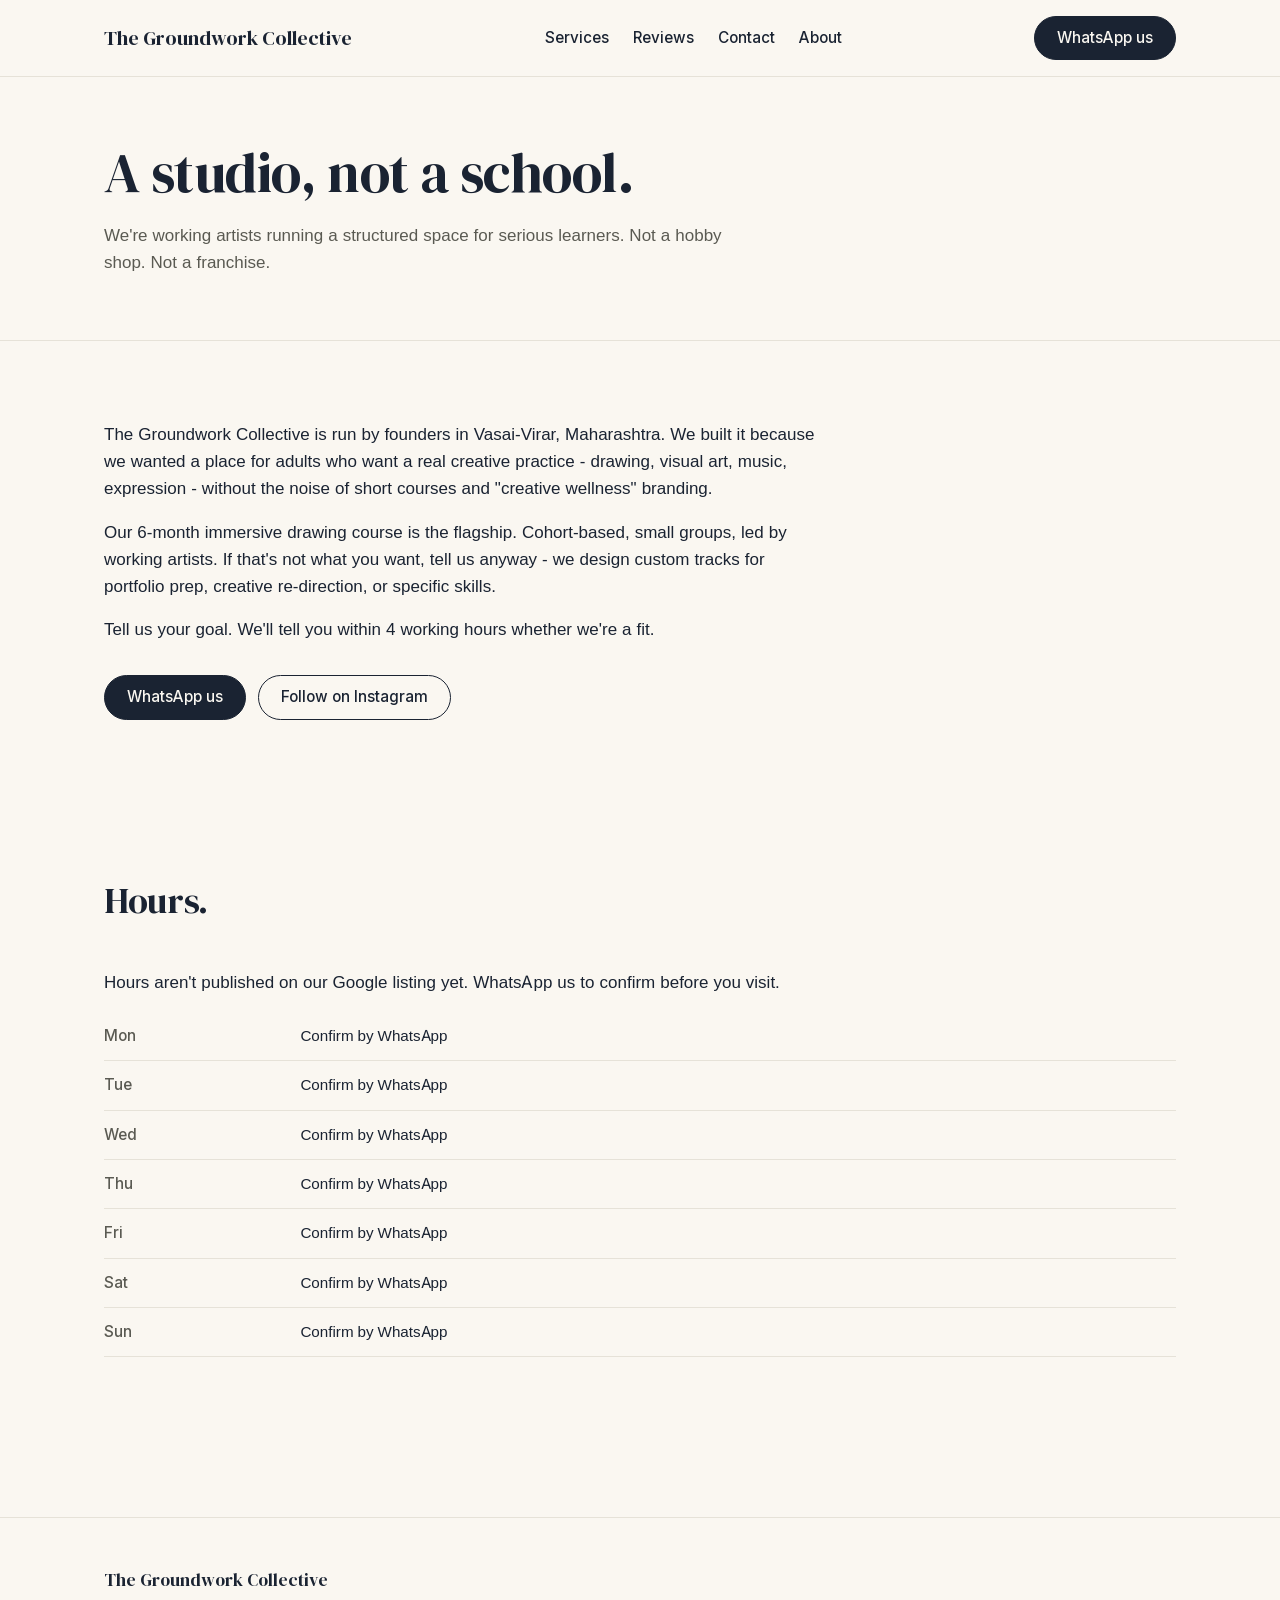
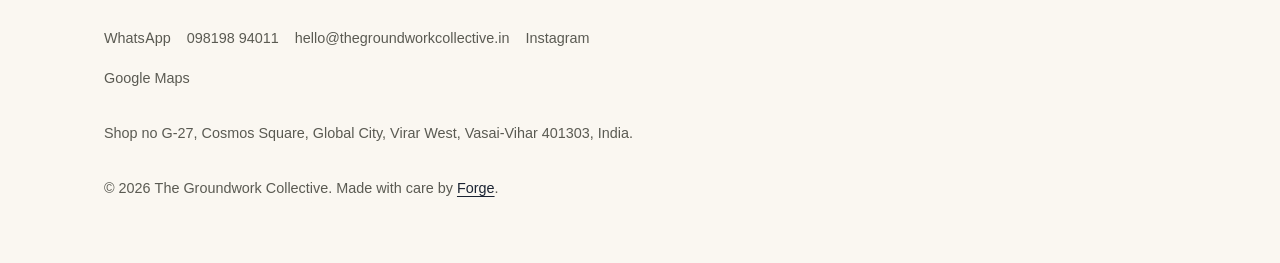
==== about.html @ c3f7220d "feat(design-system): DESIGN.md, tokens, fonts, CRO engine, all 5 pages - DESIGN.md locks palette (de" ====
<!doctype html>
<html lang="en">
<head>
  <meta charset="utf-8">
  <meta name="viewport" content="width=device-width, initial-scale=1, viewport-fit=cover">
  <title>About  -  The Groundwork Collective</title>
  <meta name="description" content="About The Groundwork Collective: a studio for serious creative practice in Virar West.">
  <meta property="og:title" content="About  -  The Groundwork Collective">
  <meta property="og:description" content="About The Groundwork Collective: a studio for serious creative practice in Virar West.">
  <meta property="og:type" content="website">
  <meta property="og:url" content="https://the-groundwork-collective.vercel.app">
  <meta name="theme-color" content="#faf7f1">
  <link rel="icon" href="/assets/favicon.svg" type="image/svg+xml">
  <link rel="canonical" href="https://the-groundwork-collective.vercel.app">
  <link rel="stylesheet" href="/assets/styles.css">
  <script type="application/ld+json">
  {
    "@context": "https://schema.org",
    "@type": "EducationalOrganization",
    "name": "The Groundwork Collective",
    "description": "About The Groundwork Collective: a studio for serious creative practice in Virar West.",
    "url": "https://the-groundwork-collective.vercel.app",
    "telephone": "+919819894011",
    "address": {
      "@type": "PostalAddress",
      "streetAddress": "Shop no G-27, Cosmos Square, Global City, Rustomjee Global City, Virar West",
      "addressLocality": "Vasai-Virar",
      "addressRegion": "Maharashtra",
      "postalCode": "401303",
      "addressCountry": "IN"
    },
    "sameAs": ["https://instagram.com/the_groundwork_collective"]
  }
  </script>
</head>
<body class="theme-light">
<a class="skip-link" href="#main">Skip to content</a>
<header class="site-header" role="banner">
  <div class="site-header__inner">
    <a class="site-header__brand" href="/">The Groundwork Collective</a>
    <nav class="site-nav" aria-label="Primary">
      <a href="/services.html">Services</a>
      <a href="/reviews.html">Reviews</a>
      <a href="/contact.html">Contact</a>
      <a href="/about.html">About</a>
    </nav>
    <a class="btn btn--primary site-header__cta" href="https://wa.me/919819894011?text=Hi%20-%20I%27d%20like%20to%20set%20up%20a%20discovery%20call.">WhatsApp us</a>
  </div>
</header>
<main id="main">
  <section class="page-hero">
    <div class="page-hero__inner">
      <h1 class="page-hero__heading">A studio, not a school.</h1>
      <p class="page-hero__subtext">We're working artists running a structured space for serious learners. Not a hobby shop. Not a franchise.</p>
    </div>
  </section>

  <section class="section">
    <div class="container">
      <p>The Groundwork Collective is run by founders in Vasai-Virar, Maharashtra. We built it because we wanted a place for adults who want a real creative practice  -  drawing, visual art, music, expression  -  without the noise of short courses and "creative wellness" branding.</p>
      <p>Our 6-month immersive drawing course is the flagship. Cohort-based, small groups, led by working artists. If that's not what you want, tell us anyway  -  we design custom tracks for portfolio prep, creative re-direction, or specific skills.</p>
      <p>Tell us your goal. We'll tell you within 4 working hours whether we're a fit.</p>
      <div class="cro-engine__cta-wrap">
        <a class="btn btn--primary" href="https://wa.me/919819894011?text=Hi%20-%20I%27d%20like%20to%20set%20up%20a%20discovery%20call.">WhatsApp us</a>
        <a class="btn btn--ghost" href="https://instagram.com/the_groundwork_collective" target="_blank" rel="noopener">Follow on Instagram</a>
      </div>
    </div>
  </section>

  <section class="section">
    <div class="container">
      <h2 class="section-heading">Hours.</h2>
      <p>Hours aren't published on our Google listing yet. WhatsApp us to confirm before you visit.</p>
      <table class="hours-table">
        <tbody>
          <tr><th>Mon</th><td>Confirm by WhatsApp</td></tr>
          <tr><th>Tue</th><td>Confirm by WhatsApp</td></tr>
          <tr><th>Wed</th><td>Confirm by WhatsApp</td></tr>
          <tr><th>Thu</th><td>Confirm by WhatsApp</td></tr>
          <tr><th>Fri</th><td>Confirm by WhatsApp</td></tr>
          <tr><th>Sat</th><td>Confirm by WhatsApp</td></tr>
          <tr><th>Sun</th><td>Confirm by WhatsApp</td></tr>
        </tbody>
      </table>
    </div>
  </section>
</main>
<footer class="site-footer" role="contentinfo">
  <div class="site-footer__inner">
    <p class="site-footer__brand">The Groundwork Collective</p>
    <p class="site-footer__links">
      <a href="https://wa.me/919819894011?text=Hi%20-%20I%27d%20like%20to%20set%20up%20a%20discovery%20call.">WhatsApp</a>
      <a href="tel:+919819894011">098198 94011</a>
      <a href="mailto:hello@thegroundworkcollective.in">hello@thegroundworkcollective.in</a>
      <a href="https://instagram.com/the_groundwork_collective" target="_blank" rel="noopener">Instagram</a>
      <a href="https://share.google/SuRhQ9UotYi0npRXc" target="_blank" rel="noopener">Google Maps</a>
    </p>
    <p>Shop no G-27, Cosmos Square, Global City, Virar West, Vasai-Vihar 401303, India.</p>
    <p>© 2026 The Groundwork Collective. Made with care by <a href="https://forge.bruuhh.com" target="_blank" rel="noopener">Forge</a>.</p>
  </div>
</footer>
<script src="/cro/quote-builder.js" defer></script>
</body>
</html>
---- assets/styles.css ----
/* forge-bespoke / The Groundwork Collective / assets/styles.css
 * Design tokens locked in DESIGN.md. Single source of truth.
 * Palette: deep ink navy #1a2332 on warm white #faf7f1
 * Fonts: DM Serif Display (display) + Inter (body)
 * Radius: soft — 8px (inputs), 16px (cards), 999px (buttons)
 * Motion: 4 — entry fades + hover lift only
 */

@font-face {
  font-family: "DM Serif Display";
  src: url("/assets/fonts/DMSerifDisplay-Regular.woff2") format("woff2");
  font-weight: 400;
  font-style: normal;
  font-display: swap;
}

@font-face {
  font-family: "Inter";
  src: url("/assets/fonts/Inter-Regular.woff2") format("woff2");
  font-weight: 400;
  font-style: normal;
  font-display: swap;
}
@font-face {
  font-family: "Inter";
  src: url("/assets/fonts/Inter-Medium.woff2") format("woff2");
  font-weight: 500;
  font-style: normal;
  font-display: swap;
}
@font-face {
  font-family: "Inter";
  src: url("/assets/fonts/Inter-SemiBold.woff2") format("woff2");
  font-weight: 600;
  font-style: normal;
  font-display: swap;
}

:root {
  color-scheme: light;
  --accent: #1a2332;
  --bg: #faf7f1;
  --surface: #ffffff;
  --hairline: #e6e2d8;
  --text: #1a2332;
  --muted: #5a5a52;

  --radius-sm: 8px;
  --radius-md: 16px;
  --radius-pill: 999px;

  --container: 1120px;
  --gutter: 24px;

  --space-1: 4px;
  --space-2: 8px;
  --space-3: 12px;
  --space-4: 16px;
  --space-6: 24px;
  --space-8: 32px;
  --space-12: 48px;
  --space-16: 64px;
  --space-20: 80px;
  --space-24: 96px;

  --easing: cubic-bezier(0.16, 1, 0.3, 1);
}

* { box-sizing: border-box; }

html {
  -webkit-text-size-adjust: 100%;
  scroll-behavior: smooth;
}

body {
  margin: 0;
  background: var(--bg);
  color: var(--text);
  font-family: "Inter", -apple-system, BlinkMacSystemFont, "Segoe UI", sans-serif;
  font-size: 17px;
  line-height: 1.6;
  -webkit-font-smoothing: antialiased;
  -moz-osx-font-smoothing: grayscale;
}

h1, h2, h3 {
  font-family: "DM Serif Display", Georgia, serif;
  font-weight: 400;
  letter-spacing: -0.01em;
  line-height: 1.15;
  margin: 0;
  color: var(--text);
}

h1 { font-size: clamp(2.25rem, 4.5vw, 3.5rem); }
h2 { font-size: clamp(1.75rem, 3vw, 2.25rem); }
h3 { font-size: 1.25rem; line-height: 1.3; }

p { margin: 0 0 var(--space-4) 0; max-width: 65ch; }
a { color: var(--accent); text-underline-offset: 3px; text-decoration-thickness: 1px; }
a:hover { text-decoration-thickness: 2px; }

img { max-width: 100%; height: auto; display: block; }

.skip-link {
  position: absolute;
  top: -100px;
  left: 0;
  background: var(--accent);
  color: var(--bg);
  padding: var(--space-3) var(--space-6);
  border-radius: 0 0 var(--radius-sm) 0;
  z-index: 100;
}
.skip-link:focus { top: 0; }

.container {
  width: 100%;
  max-width: var(--container);
  margin: 0 auto;
  padding: 0 var(--gutter);
}

/* Header */
.site-header {
  border-bottom: 1px solid var(--hairline);
  background: var(--bg);
  position: sticky;
  top: 0;
  z-index: 10;
}
.site-header__inner {
  max-width: var(--container);
  margin: 0 auto;
  padding: var(--space-4) var(--gutter);
  display: flex;
  align-items: center;
  justify-content: space-between;
  gap: var(--space-6);
}
.site-header__brand {
  font-family: "DM Serif Display", Georgia, serif;
  font-size: 1.25rem;
  text-decoration: none;
  color: var(--text);
}
.site-nav {
  display: none;
  gap: var(--space-6);
}
.site-nav a {
  color: var(--text);
  text-decoration: none;
  font-size: 0.95rem;
  font-weight: 500;
}
.site-nav a:hover { text-decoration: underline; text-underline-offset: 4px; }
.site-header__cta {
  white-space: nowrap;
}

@media (min-width: 768px) {
  .site-nav { display: flex; }
}

/* Buttons */
.btn {
  display: inline-flex;
  align-items: center;
  justify-content: center;
  padding: 12px 22px;
  border-radius: var(--radius-pill);
  font-family: inherit;
  font-size: 0.95rem;
  font-weight: 500;
  text-decoration: none;
  border: 1px solid transparent;
  cursor: pointer;
  transition: transform 180ms var(--easing), background 180ms var(--easing), border-color 180ms var(--easing);
  white-space: nowrap;
  line-height: 1.2;
}
.btn--primary {
  background: var(--accent);
  color: var(--bg);
  border-color: var(--accent);
}
.btn--primary:hover { transform: translateY(-1px); background: #243046; border-color: #243046; text-decoration: none; }
.btn--ghost {
  background: transparent;
  color: var(--text);
  border-color: var(--text);
}
.btn--ghost:hover { background: var(--text); color: var(--bg); text-decoration: none; }

/* Hero */
.hero {
  padding: var(--space-16) 0 var(--space-20) 0;
}
.hero__inner { max-width: var(--container); margin: 0 auto; padding: 0 var(--gutter); }
.hero__eyebrow {
  font-size: 0.85rem;
  text-transform: uppercase;
  letter-spacing: 0.18em;
  color: var(--muted);
  margin-bottom: var(--space-4);
}
.hero__heading {
  max-width: 18ch;
  margin-bottom: var(--space-6);
}
.hero__subtext {
  font-size: 1.125rem;
  color: var(--muted);
  max-width: 50ch;
  margin-bottom: var(--space-8);
}
.hero__ctas { display: flex; gap: var(--space-3); flex-wrap: wrap; }
.hero__media {
  margin: var(--space-12) auto 0;
  max-width: var(--container);
  padding: 0 var(--gutter);
}
.hero__media img {
  width: 100%;
  border-radius: var(--radius-md);
  aspect-ratio: 16 / 9;
  object-fit: cover;
  background: var(--hairline);
}

/* Trust bar */
.trust-bar {
  border-top: 1px solid var(--hairline);
  border-bottom: 1px solid var(--hairline);
  padding: var(--space-6) 0;
}
.trust-bar__inner {
  max-width: var(--container);
  margin: 0 auto;
  padding: 0 var(--gutter);
  display: flex;
  flex-wrap: wrap;
  gap: var(--space-6) var(--space-12);
  font-size: 0.9rem;
  color: var(--muted);
}
.trust-bar__item { display: flex; align-items: center; gap: var(--space-2); }
.trust-bar__dot { width: 6px; height: 6px; border-radius: 50%; background: var(--accent); }

/* Sections */
.section {
  padding: var(--space-20) 0;
}
.section-heading {
  margin-bottom: var(--space-12);
  max-width: 22ch;
}

/* CRO engine */
.cro-engine {
  background: var(--surface);
  border: 1px solid var(--hairline);
  border-radius: var(--radius-md);
  padding: var(--space-12);
  max-width: var(--container);
  margin: var(--space-12) auto;
}
.cro-engine__heading { margin-bottom: var(--space-3); }
.cro-engine__lede { color: var(--muted); margin-bottom: var(--space-8); }
.cro-engine__questions {
  display: grid;
  gap: var(--space-6);
}
.cro-question { display: flex; flex-direction: column; gap: var(--space-2); }
.cro-question__label {
  font-size: 0.95rem;
  font-weight: 500;
  color: var(--text);
}
.cro-question__select, .cro-question__input {
  font: inherit;
  padding: 12px 14px;
  border-radius: var(--radius-sm);
  border: 1px solid var(--hairline);
  background: var(--bg);
  color: var(--text);
  width: 100%;
}
.cro-question__select:focus, .cro-question__input:focus {
  outline: 2px solid var(--accent);
  outline-offset: 2px;
}
.cro-engine__cta-wrap {
  margin-top: var(--space-8);
  display: flex;
  gap: var(--space-3);
  flex-wrap: wrap;
}

/* Service cards */
.services__grid {
  display: grid;
  gap: var(--space-6);
  grid-template-columns: 1fr;
}
@media (min-width: 768px) {
  .services__grid { grid-template-columns: repeat(3, 1fr); }
}
.service-card {
  background: var(--surface);
  border: 1px solid var(--hairline);
  border-radius: var(--radius-md);
  padding: var(--space-6);
  display: flex;
  flex-direction: column;
  gap: var(--space-4);
}
.service-card__title { font-size: 1.15rem; margin: 0; }
.service-card__desc { color: var(--muted); font-size: 0.95rem; flex: 1; }
.service-card__meta {
  display: flex;
  justify-content: space-between;
  align-items: center;
  padding-top: var(--space-4);
  border-top: 1px solid var(--hairline);
  font-size: 0.9rem;
}
.service-card__price { color: var(--muted); }
.service-card__photo {
  width: 100%;
  aspect-ratio: 4 / 3;
  object-fit: cover;
  border-radius: var(--radius-sm);
  background: var(--hairline);
  margin-bottom: var(--space-2);
}

/* Reviews */
.reviews-block {
  background: var(--surface);
  border: 1px solid var(--hairline);
  border-radius: var(--radius-md);
  padding: var(--space-8);
  text-align: center;
}
.reviews-block__count {
  font-family: "DM Serif Display", Georgia, serif;
  font-size: 3rem;
  line-height: 1;
  margin-bottom: var(--space-3);
}
.reviews-block__label { color: var(--muted); margin-bottom: var(--space-6); }

/* Contact cards */
.contact-cards {
  display: grid;
  gap: var(--space-4);
  grid-template-columns: 1fr;
}
@media (min-width: 768px) {
  .contact-cards { grid-template-columns: repeat(3, 1fr); }
}
.contact-card {
  background: var(--surface);
  border: 1px solid var(--hairline);
  border-radius: var(--radius-md);
  padding: var(--space-6);
  text-decoration: none;
  color: var(--text);
  display: flex;
  flex-direction: column;
  gap: var(--space-2);
  transition: transform 180ms var(--easing), border-color 180ms var(--easing);
}
.contact-card:hover { transform: translateY(-2px); border-color: var(--accent); text-decoration: none; }
.contact-card__label {
  font-size: 0.8rem;
  text-transform: uppercase;
  letter-spacing: 0.12em;
  color: var(--muted);
}
.contact-card__value {
  font-family: "DM Serif Display", Georgia, serif;
  font-size: 1.15rem;
}
.contact-card__hint { color: var(--muted); font-size: 0.9rem; }

/* Page hero (interior pages) */
.page-hero {
  padding: var(--space-16) 0 var(--space-12) 0;
  border-bottom: 1px solid var(--hairline);
}
.page-hero__inner { max-width: var(--container); margin: 0 auto; padding: 0 var(--gutter); }
.page-hero__heading { max-width: 20ch; }
.page-hero__subtext { color: var(--muted); max-width: 60ch; margin-top: var(--space-4); }

/* Map */
.map {
  width: 100%;
  aspect-ratio: 16 / 9;
  border: 1px solid var(--hairline);
  border-radius: var(--radius-md);
  overflow: hidden;
  background: var(--hairline);
  position: relative;
}
.map iframe { width: 100%; height: 100%; border: 0; }

/* Hours table */
.hours-table {
  width: 100%;
  border-collapse: collapse;
  font-size: 0.95rem;
}
.hours-table th, .hours-table td {
  text-align: left;
  padding: var(--space-3) 0;
  border-bottom: 1px solid var(--hairline);
}
.hours-table th { font-weight: 500; color: var(--muted); }
.hours-table tr.is-today { background: rgba(26, 35, 50, 0.04); }

/* Footer */
.site-footer {
  border-top: 1px solid var(--hairline);
  padding: var(--space-12) 0;
  margin-top: var(--space-20);
}
.site-footer__inner {
  max-width: var(--container);
  margin: 0 auto;
  padding: 0 var(--gutter);
  display: flex;
  flex-direction: column;
  gap: var(--space-4);
  color: var(--muted);
  font-size: 0.9rem;
}
.site-footer__brand { font-family: "DM Serif Display", Georgia, serif; color: var(--text); font-size: 1.1rem; }
.site-footer__links { display: flex; flex-wrap: wrap; gap: var(--space-4); }
.site-footer__links a { color: var(--muted); text-decoration: none; }
.site-footer__links a:hover { color: var(--text); }

/* Entry fade (single, scoped) */
@keyframes fade-up {
  from { opacity: 0; transform: translateY(8px); }
  to { opacity: 1; transform: translateY(0); }
}
.fade-in { animation: fade-up 600ms var(--easing) both; }

/* Reduced motion */
@media (prefers-reduced-motion: reduce) {
  *, *::before, *::after {
    animation-duration: 0.01ms !important;
    animation-iteration-count: 1 !important;
    transition-duration: 0.01ms !important;
    scroll-behavior: auto !important;
  }
  .btn:hover, .contact-card:hover { transform: none; }
}

/* Color scheme: light is the design lock; explicit block keeps
 * the gate honest and prevents browser flash-of-dark on reload. */
@media (prefers-color-scheme: light) {
  :root { color-scheme: light; }
}
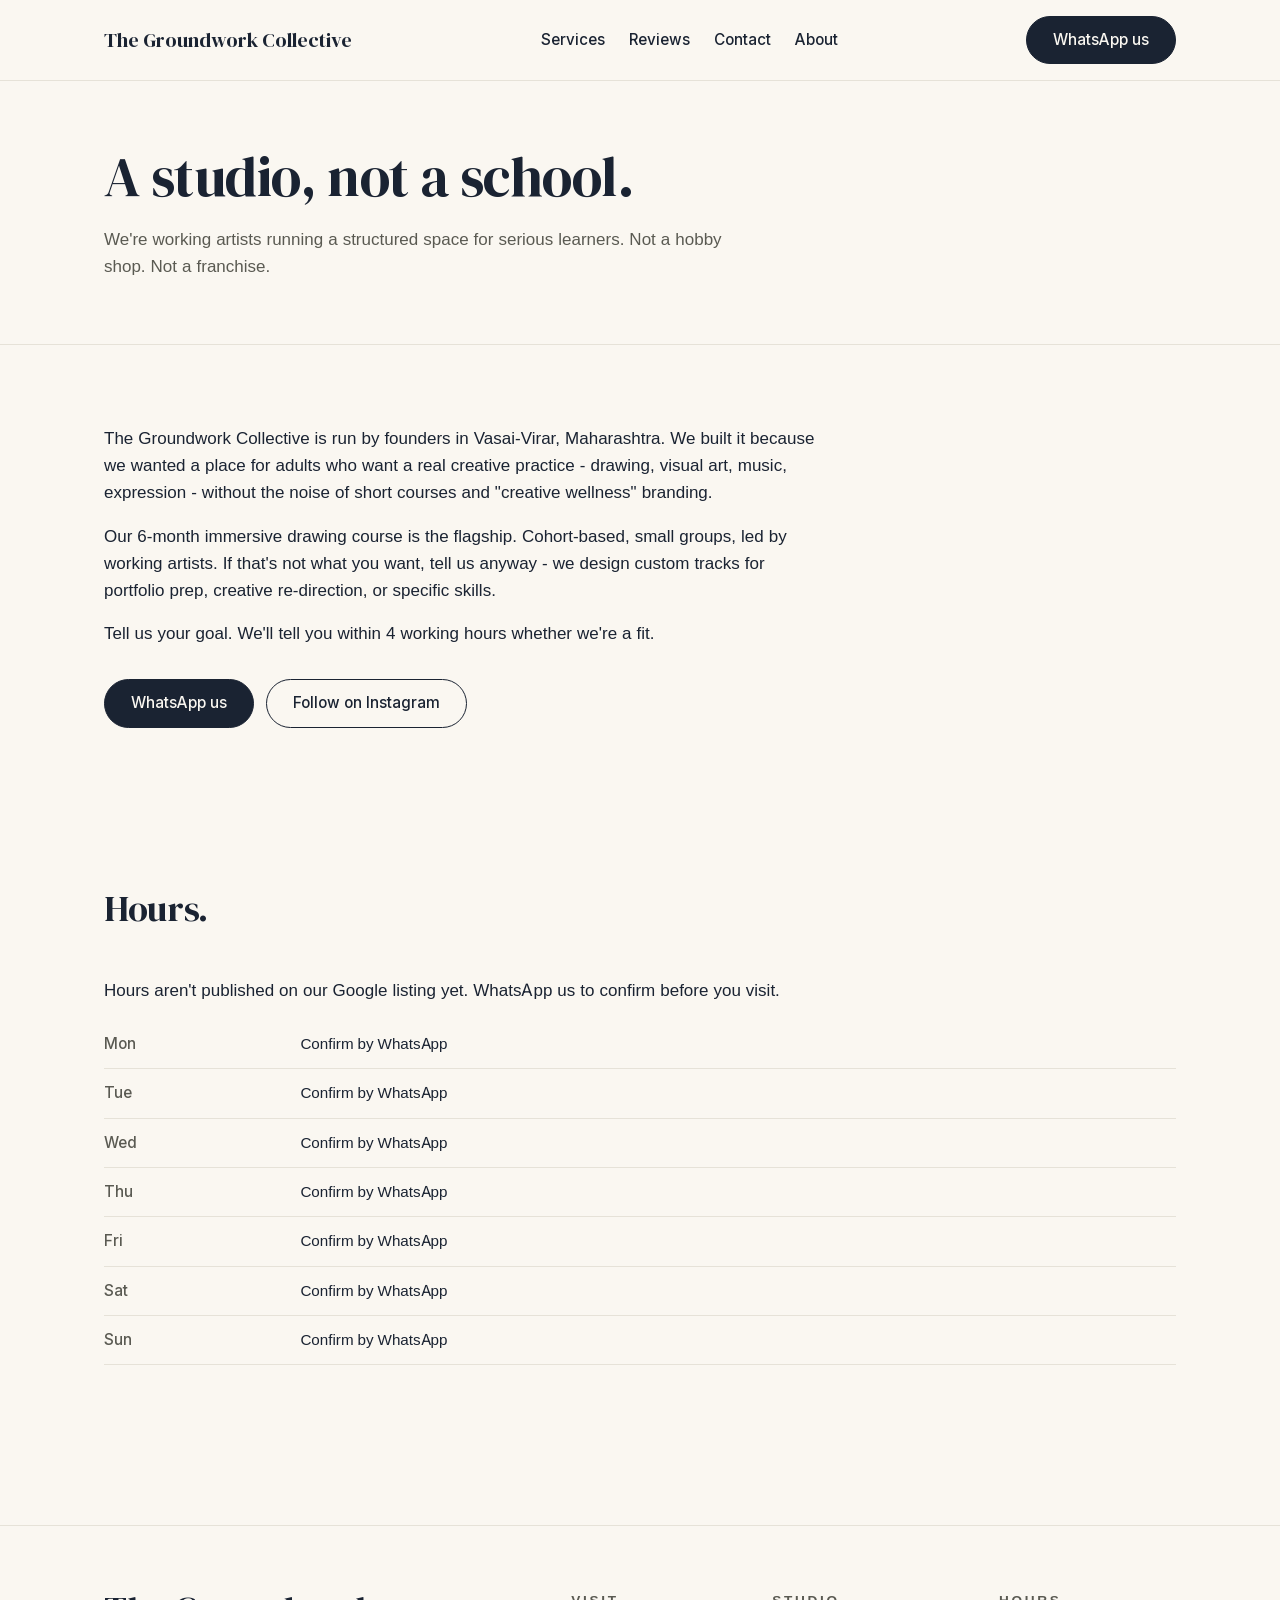
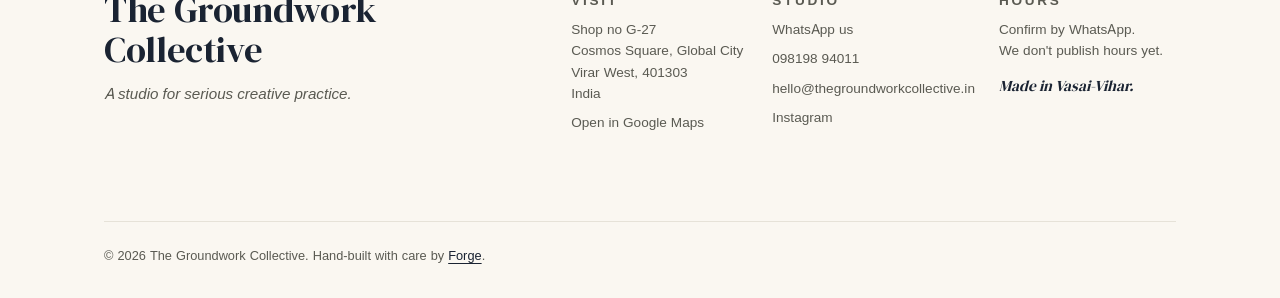
==== commit 13888bb6: "craft: editorial hero, signature marquee, hover-fill CTAs, designed footer Six craft-level upgrades " ====
--- a/about.html
+++ b/about.html
@@ -87,18 +87,39 @@
 </main>
 <footer class="site-footer" role="contentinfo">
   <div class="site-footer__inner">
-    <p class="site-footer__brand">The Groundwork Collective</p>
-    <p class="site-footer__links">
-      <a href="https://wa.me/919819894011?text=Hi%20-%20I%27d%20like%20to%20set%20up%20a%20discovery%20call.">WhatsApp</a>
-      <a href="tel:+919819894011">098198 94011</a>
-      <a href="mailto:hello@thegroundworkcollective.in">hello@thegroundworkcollective.in</a>
-      <a href="https://instagram.com/the_groundwork_collective" target="_blank" rel="noopener">Instagram</a>
-      <a href="https://share.google/SuRhQ9UotYi0npRXc" target="_blank" rel="noopener">Google Maps</a>
-    </p>
-    <p>Shop no G-27, Cosmos Square, Global City, Virar West, Vasai-Vihar 401303, India.</p>
-    <p>© 2026 The Groundwork Collective. Made with care by <a href="https://forge.bruuhh.com" target="_blank" rel="noopener">Forge</a>.</p>
+    <div class="site-footer__brand">
+      <p class="site-footer__wordmark">The Groundwork Collective</p>
+      <p class="site-footer__tagline">A studio for serious creative practice.</p>
+    </div>
+    <div class="site-footer__cols">
+      <div class="site-footer__col">
+        <p class="site-footer__col-label">Visit</p>
+        <p>Shop no G-27<br>Cosmos Square, Global City<br>Virar West, 401303<br>India</p>
+        <p><a class="site-footer__link" href="https://share.google/SuRhQ9UotYi0npRXc" target="_blank" rel="noopener">Open in Google Maps</a></p>
+      </div>
+      <div class="site-footer__col">
+        <p class="site-footer__col-label">Studio</p>
+        <p><a class="site-footer__link" href="https://wa.me/919819894011?text=Hi%20-%20I%27d%20like%20to%20set%20up%20a%20discovery%20call.">WhatsApp us</a></p>
+        <p><a class="site-footer__link" href="tel:+919819894011">098198 94011</a></p>
+        <p><a class="site-footer__link" href="mailto:hello@thegroundworkcollective.in">hello@thegroundworkcollective.in</a></p>
+        <p><a class="site-footer__link" href="https://instagram.com/the_groundwork_collective" target="_blank" rel="noopener">Instagram</a></p>
+      </div>
+      <div class="site-footer__col">
+        <p class="site-footer__col-label">Hours</p>
+        <p>Confirm by WhatsApp.<br>We don't publish hours yet.</p>
+        <p class="site-footer__col-mark">Made in Vasai-Vihar.</p>
+      </div>
+    </div>
+    <div class="site-footer__legal">
+      <p>© 2026 The Groundwork Collective. Hand-built with care by <a href="https://forge.bruuhh.com" target="_blank" rel="noopener">Forge</a>.</p>
+    </div>
   </div>
 </footer>
 <script src="/cro/quote-builder.js" defer></script>
+<script src="/cro/sticky-cta.js" defer></script>
+<a class="sticky-cta" href="https://wa.me/919819894011?text=Hi%20-%20I%27d%20like%20to%20set%20up%20a%20discovery%20call." id="sticky-cta" aria-label="WhatsApp The Groundwork Collective">
+  <svg class="sticky-cta__icon" width="20" height="20" viewBox="0 0 24 24" fill="none" stroke="currentColor" stroke-width="2" stroke-linecap="round" stroke-linejoin="round" aria-hidden="true"><path d="M21 11.5a8.38 8.38 0 0 1-.9 3.8 8.5 8.5 0 0 1-7.6 4.7 8.38 8.38 0 0 1-3.8-.9L3 21l1.9-5.7a8.38 8.38 0 0 1-.9-3.8 8.5 8.5 0 0 1 4.7-7.6 8.38 8.38 0 0 1 3.8-.9h.5a8.48 8.48 0 0 1 8 8v.5z"/></svg>
+  <span>WhatsApp us</span>
+</a>
 </body>
 </html>
--- a/assets/styles.css
+++ b/assets/styles.css
@@ -166,10 +166,11 @@
 
 /* Buttons */
 .btn {
+  position: relative;
   display: inline-flex;
   align-items: center;
   justify-content: center;
-  padding: 12px 22px;
+  padding: 14px 26px;
   border-radius: var(--radius-pill);
   font-family: inherit;
   font-size: 0.95rem;
@@ -177,64 +178,183 @@
   text-decoration: none;
   border: 1px solid transparent;
   cursor: pointer;
-  transition: transform 180ms var(--easing), background 180ms var(--easing), border-color 180ms var(--easing);
   white-space: nowrap;
   line-height: 1.2;
+  overflow: hidden;
+  isolation: isolate;
+  transition: transform 220ms var(--easing), color 220ms var(--easing), border-color 220ms var(--easing);
 }
 .btn--primary {
   background: var(--accent);
   color: var(--bg);
   border-color: var(--accent);
 }
-.btn--primary:hover { transform: translateY(-1px); background: #243046; border-color: #243046; text-decoration: none; }
+.btn--primary.btn--fill::before {
+  content: "";
+  position: absolute;
+  inset: 0;
+  background: #243046;
+  transform: translateX(-101%);
+  transition: transform 420ms var(--easing);
+  z-index: -1;
+}
+.btn--primary.btn--fill:hover { transform: translateY(-1px); border-color: #243046; }
+.btn--primary.btn--fill:hover::before { transform: translateX(0); }
 .btn--ghost {
   background: transparent;
   color: var(--text);
   border-color: var(--text);
 }
-.btn--ghost:hover { background: var(--text); color: var(--bg); text-decoration: none; }
+.btn--ghost:hover { background: var(--text); color: var(--bg); }
+.btn--ghost.btn--underline {
+  border-color: transparent;
+  padding-left: 0;
+  padding-right: 0;
+  border-radius: 0;
+  background: transparent;
+  color: var(--text);
+}
+.btn--ghost.btn--underline::after {
+  content: "";
+  position: absolute;
+  bottom: 6px;
+  left: 50%;
+  width: 0;
+  height: 1px;
+  background: var(--text);
+  transition: width 280ms var(--easing), left 280ms var(--easing);
+}
+.btn--ghost.btn--underline:hover {
+  background: transparent;
+  color: var(--text);
+}
+.btn--ghost.btn--underline:hover::after {
+  width: 100%;
+  left: 0;
+}
 
 /* Hero */
 .hero {
-  padding: var(--space-16) 0 var(--space-20) 0;
-}
-.hero__inner { max-width: var(--container); margin: 0 auto; padding: 0 var(--gutter); }
+  padding: var(--space-12) 0 var(--space-16) 0;
+}
+.hero__grid {
+  max-width: var(--container);
+  margin: 0 auto;
+  padding: 0 var(--gutter);
+  display: grid;
+  gap: var(--space-12);
+  grid-template-columns: 1fr;
+  align-items: center;
+}
+@media (min-width: 960px) {
+  .hero__grid {
+    grid-template-columns: 1.1fr 0.9fr;
+    gap: var(--space-16);
+  }
+}
+.hero__copy { max-width: 56ch; }
 .hero__eyebrow {
-  font-size: 0.85rem;
+  display: inline-flex;
+  align-items: center;
+  gap: var(--space-2);
+  font-size: 0.78rem;
+  text-transform: uppercase;
+  letter-spacing: 0.22em;
+  color: var(--muted);
+  margin-bottom: var(--space-6);
+  font-weight: 500;
+}
+.hero__eyebrow-mark {
+  color: var(--accent);
+  font-size: 1rem;
+  line-height: 0;
+}
+.hero__heading {
+  font-size: clamp(2.75rem, 7vw, 5.25rem);
+  line-height: 0.98;
+  letter-spacing: -0.025em;
+  margin-bottom: var(--space-6);
+  max-width: 14ch;
+  font-weight: 400;
+}
+.hero__heading em {
+  font-style: italic;
+  color: var(--accent);
+  font-weight: 400;
+}
+.hero__subtext {
+  font-size: 1.125rem;
+  color: var(--muted);
+  max-width: 46ch;
+  margin-bottom: var(--space-8);
+  line-height: 1.55;
+}
+.hero__ctas { display: flex; gap: var(--space-3); flex-wrap: wrap; margin-bottom: var(--space-6); }
+.hero__promise {
+  font-size: 0.875rem;
+  color: var(--muted);
+  font-style: italic;
+  padding-top: var(--space-4);
+  border-top: 1px solid var(--hairline);
+  max-width: 46ch;
+  margin-bottom: var(--space-3);
+}
+.hero__since {
+  font-size: 0.78rem;
   text-transform: uppercase;
   letter-spacing: 0.18em;
   color: var(--muted);
-  margin-bottom: var(--space-4);
-}
-.hero__heading {
-  max-width: 18ch;
-  margin-bottom: var(--space-6);
-}
-.hero__subtext {
-  font-size: 1.125rem;
-  color: var(--muted);
-  max-width: 50ch;
-  margin-bottom: var(--space-8);
-}
-.hero__ctas { display: flex; gap: var(--space-3); flex-wrap: wrap; }
+  margin: 0;
+}
 .hero__media {
-  margin: var(--space-12) auto 0;
-  max-width: var(--container);
-  padding: 0 var(--gutter);
-}
-.hero__media img {
+  margin: 0;
+  display: flex;
+  flex-direction: column;
+  gap: var(--space-3);
+}
+.hero__media-frame {
+  position: relative;
+  border-radius: var(--radius-md);
+  overflow: hidden;
+  background: var(--hairline);
+  aspect-ratio: 4 / 5;
+  box-shadow: 0 24px 60px rgba(26, 35, 50, 0.08);
+}
+.hero__media-frame::after {
+  content: "";
+  position: absolute;
+  inset: 0;
+  border: 1px solid rgba(26, 35, 50, 0.06);
+  border-radius: inherit;
+  pointer-events: none;
+}
+.hero__media-frame img {
   width: 100%;
-  border-radius: var(--radius-md);
-  aspect-ratio: 16 / 9;
+  height: 100%;
   object-fit: cover;
-  background: var(--hairline);
+  display: block;
+}
+.hero__media-caption {
+  font-size: 0.82rem;
+  color: var(--muted);
+  display: flex;
+  align-items: baseline;
+  gap: var(--space-3);
+  padding-top: var(--space-2);
+}
+.hero__media-caption-mark {
+  font-family: "DM Serif Display", Georgia, serif;
+  font-style: italic;
+  font-size: 1rem;
+  color: var(--accent);
 }
 
 /* Trust bar */
 .trust-bar {
   border-top: 1px solid var(--hairline);
   border-bottom: 1px solid var(--hairline);
-  padding: var(--space-6) 0;
+  padding: var(--space-4) 0;
+  background: var(--bg);
 }
 .trust-bar__inner {
   max-width: var(--container);
@@ -242,12 +362,75 @@
   padding: 0 var(--gutter);
   display: flex;
   flex-wrap: wrap;
-  gap: var(--space-6) var(--space-12);
-  font-size: 0.9rem;
-  color: var(--muted);
-}
-.trust-bar__item { display: flex; align-items: center; gap: var(--space-2); }
-.trust-bar__dot { width: 6px; height: 6px; border-radius: 50%; background: var(--accent); }
+  align-items: center;
+  gap: var(--space-3) var(--space-4);
+  font-size: 0.85rem;
+  color: var(--muted);
+}
+.trust-bar__item {
+  display: inline-flex;
+  align-items: center;
+  gap: var(--space-2);
+  white-space: nowrap;
+}
+.trust-bar__label {
+  font-size: 0.72rem;
+  text-transform: uppercase;
+  letter-spacing: 0.18em;
+  color: var(--accent);
+  font-weight: 600;
+}
+.trust-bar__dot {
+  width: 5px;
+  height: 5px;
+  border-radius: 50%;
+  background: var(--accent);
+  flex-shrink: 0;
+}
+.trust-bar__sep {
+  width: 1px;
+  height: 14px;
+  background: var(--hairline);
+  flex-shrink: 0;
+}
+@media (max-width: 720px) {
+  .trust-bar__sep { display: none; }
+  .trust-bar__item { white-space: normal; }
+}
+
+/* Marquee - one signature kinetic band, sits between hero and trust bar */
+.marquee {
+  border-top: 1px solid var(--hairline);
+  border-bottom: 1px solid var(--hairline);
+  background: var(--bg);
+  padding: var(--space-3) 0;
+  overflow: hidden;
+  margin-bottom: 0;
+}
+.marquee__track {
+  display: inline-flex;
+  align-items: center;
+  gap: var(--space-6);
+  white-space: nowrap;
+  animation: marquee-scroll 40s linear infinite;
+  will-change: transform;
+}
+.marquee__item {
+  font-family: "DM Serif Display", Georgia, serif;
+  font-size: 1.1rem;
+  font-style: italic;
+  color: var(--text);
+  letter-spacing: -0.01em;
+}
+.marquee__dot {
+  color: var(--accent);
+  font-size: 0.7rem;
+  line-height: 1;
+}
+@keyframes marquee-scroll {
+  from { transform: translateX(0); }
+  to { transform: translateX(-50%); }
+}
 
 /* Sections */
 .section {
@@ -298,6 +481,56 @@
   gap: var(--space-3);
   flex-wrap: wrap;
 }
+.cro-engine__copy-status {
+  margin-top: var(--space-4);
+  font-size: 0.9rem;
+  color: var(--accent);
+  font-weight: 500;
+}
+
+/* "What happens after you send" - 3-step flow under the form */
+.cro-next {
+  list-style: none;
+  padding: 0;
+  margin: var(--space-12) 0 0 0;
+  display: grid;
+  gap: var(--space-6);
+  grid-template-columns: 1fr;
+  border-top: 1px solid var(--hairline);
+  padding-top: var(--space-8);
+}
+@media (min-width: 768px) {
+  .cro-next { grid-template-columns: repeat(3, 1fr); gap: var(--space-8); }
+}
+.cro-next__step {
+  display: flex;
+  align-items: flex-start;
+  gap: var(--space-4);
+}
+.cro-next__num {
+  font-family: "DM Serif Display", Georgia, serif;
+  font-size: 1.5rem;
+  line-height: 1;
+  color: var(--accent);
+  flex-shrink: 0;
+  width: 2rem;
+  height: 2rem;
+  display: flex;
+  align-items: center;
+  justify-content: center;
+}
+.cro-next__step strong {
+  display: block;
+  font-weight: 600;
+  font-size: 0.95rem;
+  margin-bottom: 2px;
+}
+.cro-next__step span {
+  display: block;
+  color: var(--muted);
+  font-size: 0.875rem;
+  line-height: 1.45;
+}
 
 /* Service cards */
 .services__grid {
@@ -330,7 +563,7 @@
 .service-card__price { color: var(--muted); }
 .service-card__photo {
   width: 100%;
-  aspect-ratio: 4 / 3;
+  aspect-ratio: 4 / 5;
   object-fit: cover;
   border-radius: var(--radius-sm);
   background: var(--hairline);
@@ -422,26 +655,101 @@
 .hours-table th { font-weight: 500; color: var(--muted); }
 .hours-table tr.is-today { background: rgba(26, 35, 50, 0.04); }
 
-/* Footer */
+/* Footer - designed asset, not a sitemap */
 .site-footer {
   border-top: 1px solid var(--hairline);
-  padding: var(--space-12) 0;
+  padding: var(--space-16) 0 var(--space-8) 0;
   margin-top: var(--space-20);
+  background: var(--bg);
 }
 .site-footer__inner {
   max-width: var(--container);
   margin: 0 auto;
   padding: 0 var(--gutter);
-  display: flex;
-  flex-direction: column;
-  gap: var(--space-4);
-  color: var(--muted);
-  font-size: 0.9rem;
-}
-.site-footer__brand { font-family: "DM Serif Display", Georgia, serif; color: var(--text); font-size: 1.1rem; }
-.site-footer__links { display: flex; flex-wrap: wrap; gap: var(--space-4); }
-.site-footer__links a { color: var(--muted); text-decoration: none; }
-.site-footer__links a:hover { color: var(--text); }
+  display: grid;
+  gap: var(--space-12);
+  grid-template-columns: 1fr;
+}
+@media (min-width: 768px) {
+  .site-footer__inner {
+    grid-template-columns: 1fr 1.5fr;
+    gap: var(--space-16);
+  }
+}
+.site-footer__brand {
+  border-right: none;
+  padding-right: 0;
+}
+@media (min-width: 768px) {
+  .site-footer__brand { padding-right: var(--space-12); }
+}
+.site-footer__wordmark {
+  font-family: "DM Serif Display", Georgia, serif;
+  color: var(--text);
+  font-size: clamp(1.5rem, 3vw, 2.25rem);
+  line-height: 1.1;
+  letter-spacing: -0.01em;
+  margin: 0 0 var(--space-3) 0;
+  font-weight: 400;
+}
+.site-footer__tagline {
+  font-size: 0.95rem;
+  color: var(--muted);
+  font-style: italic;
+  margin: 0;
+  max-width: 28ch;
+}
+.site-footer__cols {
+  display: grid;
+  grid-template-columns: repeat(3, 1fr);
+  gap: var(--space-6);
+}
+@media (max-width: 600px) {
+  .site-footer__cols { grid-template-columns: 1fr; gap: var(--space-8); }
+}
+.site-footer__col-label {
+  font-size: 0.72rem;
+  text-transform: uppercase;
+  letter-spacing: 0.2em;
+  color: var(--accent);
+  font-weight: 600;
+  margin: 0 0 var(--space-3) 0;
+}
+.site-footer__col p {
+  font-size: 0.85rem;
+  line-height: 1.55;
+  color: var(--muted);
+  margin: 0 0 var(--space-2) 0;
+}
+.site-footer__col-mark {
+  font-family: "DM Serif Display", Georgia, serif;
+  font-style: italic;
+  color: var(--text) !important;
+  margin-top: var(--space-3) !important;
+  font-size: 0.95rem !important;
+}
+.site-footer__link {
+  color: var(--muted);
+  text-decoration: none;
+  border-bottom: 1px solid transparent;
+  transition: border-color 200ms var(--easing), color 200ms var(--easing);
+}
+.site-footer__link:hover {
+  color: var(--text);
+  border-bottom-color: var(--text);
+  text-decoration: none;
+}
+.site-footer__legal {
+  grid-column: 1 / -1;
+  border-top: 1px solid var(--hairline);
+  padding-top: var(--space-6);
+  margin-top: var(--space-4);
+}
+.site-footer__legal p {
+  font-size: 0.8rem;
+  color: var(--muted);
+  margin: 0;
+}
 
 /* Entry fade (single, scoped) */
 @keyframes fade-up {
@@ -459,6 +767,8 @@
     scroll-behavior: auto !important;
   }
   .btn:hover, .contact-card:hover { transform: none; }
+  .sticky-cta { transition: none !important; }
+  .marquee__track { animation: none !important; transform: translateX(0) !important; }
 }
 
 /* Color scheme: light is the design lock; explicit block keeps
@@ -466,3 +776,90 @@
 @media (prefers-color-scheme: light) {
   :root { color-scheme: light; }
 }
+
+/* FAQ section */
+.faq-section { background: var(--bg); }
+.faq-eyebrow {
+  font-size: 0.85rem;
+  text-transform: uppercase;
+  letter-spacing: 0.18em;
+  color: var(--muted);
+  margin-bottom: var(--space-3);
+}
+.faq-list {
+  max-width: 760px;
+}
+.faq-item {
+  border-top: 1px solid var(--hairline);
+  padding: var(--space-4) 0;
+}
+.faq-item:last-child { border-bottom: 1px solid var(--hairline); }
+.faq-item__q {
+  display: flex;
+  align-items: center;
+  justify-content: space-between;
+  gap: var(--space-4);
+  cursor: pointer;
+  list-style: none;
+  font-size: 1.05rem;
+  font-weight: 500;
+  color: var(--text);
+}
+.faq-item__q::-webkit-details-marker { display: none; }
+.faq-item__q::marker { content: ""; }
+.faq-item__icon {
+  font-family: "DM Serif Display", Georgia, serif;
+  font-size: 1.25rem;
+  color: var(--muted);
+  transition: transform 200ms var(--easing);
+  flex-shrink: 0;
+  width: 1.25rem;
+  text-align: center;
+}
+.faq-item[open] .faq-item__icon { transform: rotate(45deg); }
+.faq-item__a {
+  margin-top: var(--space-3);
+  color: var(--muted);
+  font-size: 0.95rem;
+  max-width: 65ch;
+}
+.faq-foot {
+  margin-top: var(--space-8);
+  color: var(--muted);
+}
+
+/* Sticky mobile WhatsApp CTA - hidden on desktop, slides up after scroll on mobile */
+.sticky-cta {
+  display: none;
+  position: fixed;
+  bottom: 16px;
+  left: 16px;
+  right: 16px;
+  z-index: 50;
+  background: var(--accent);
+  color: var(--bg);
+  text-decoration: none;
+  padding: 14px 20px;
+  border-radius: var(--radius-pill);
+  font-family: inherit;
+  font-size: 1rem;
+  font-weight: 500;
+  align-items: center;
+  justify-content: center;
+  gap: var(--space-2);
+  box-shadow: 0 12px 32px rgba(26, 35, 50, 0.18);
+  transform: translateY(120%);
+  opacity: 0;
+  transition: transform 280ms var(--easing), opacity 200ms var(--easing);
+  border: 1px solid var(--accent);
+  pointer-events: none;
+}
+.sticky-cta.is-visible {
+  transform: translateY(0);
+  opacity: 1;
+  pointer-events: auto;
+}
+.sticky-cta__icon { flex-shrink: 0; }
+@media (max-width: 720px) {
+  .sticky-cta { display: inline-flex; }
+}
